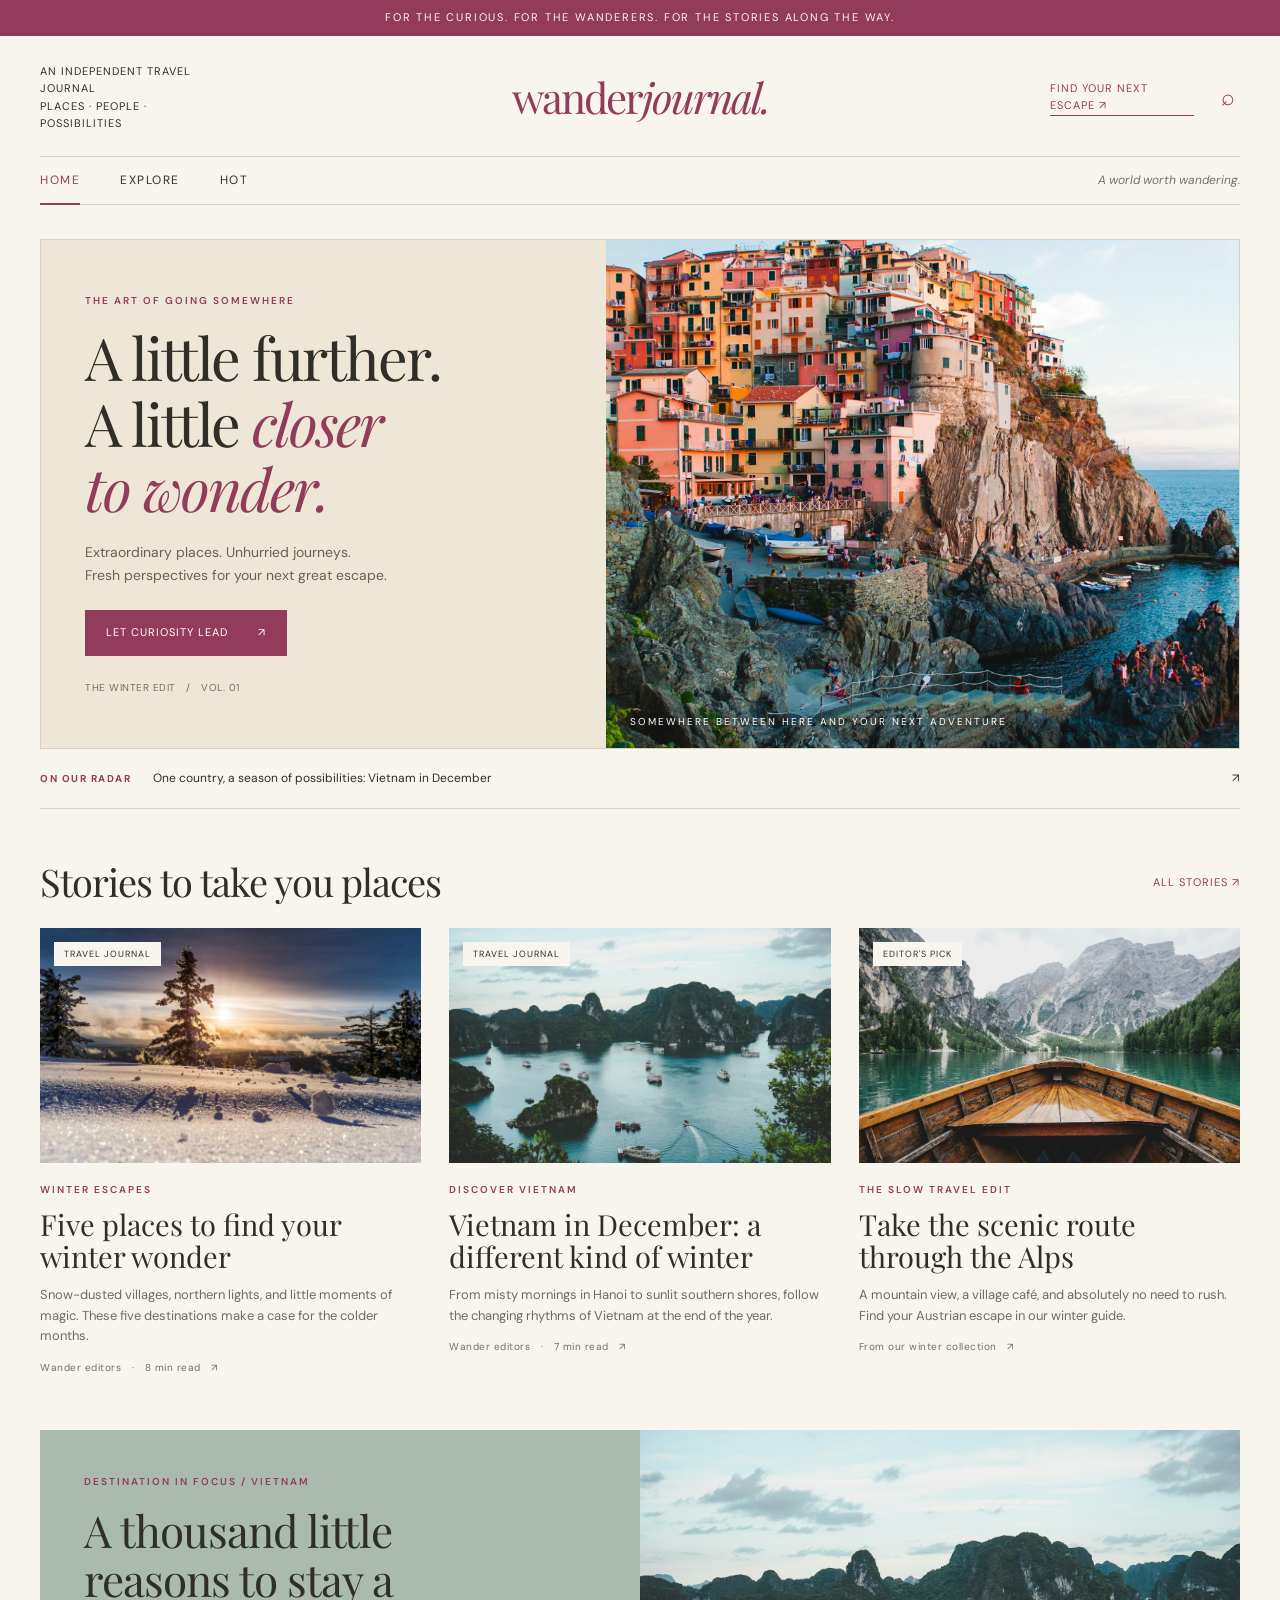
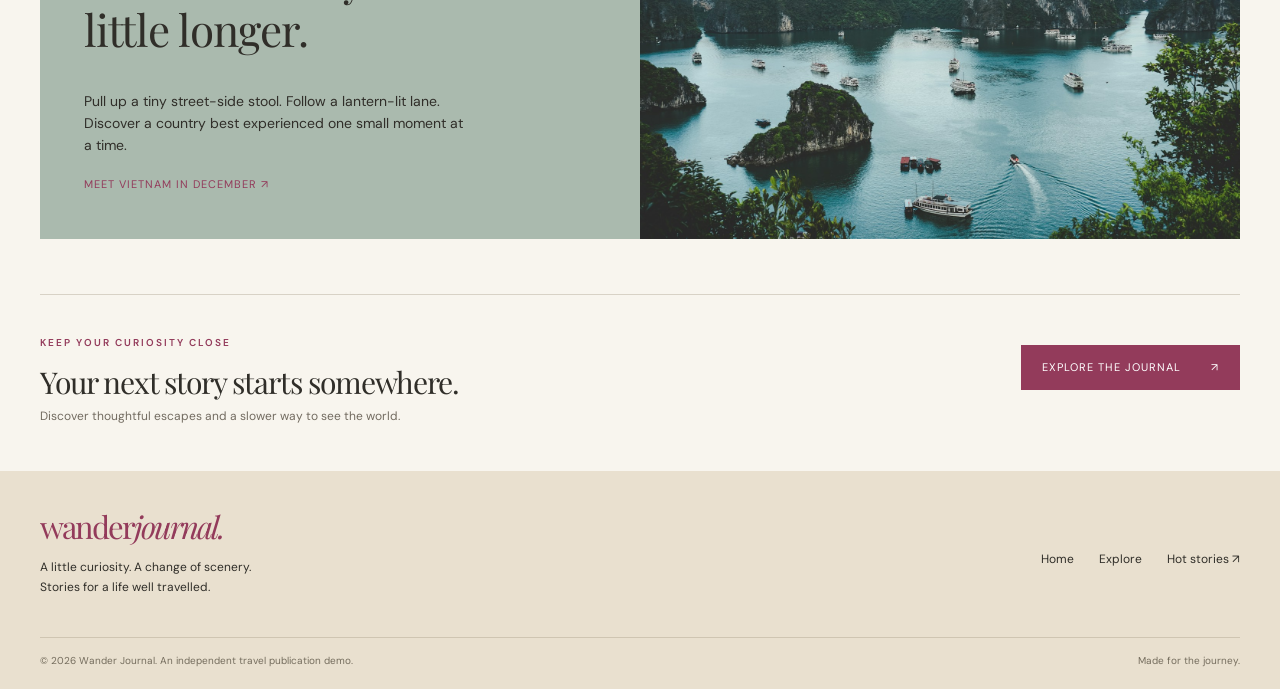
==== index.html @ babd1001 "Build Wander Journal five-page travel publication" ====
<!doctype html><html lang="en"><head><meta charset="utf-8"><meta name="viewport" content="width=device-width, initial-scale=1"><meta name="theme-color" content="#933B5B"><meta name="description" content="An independent travel journal for curious explorers. Discover winter escapes and Vietnam in December."><title>Travel a little further | Wander Journal</title><link rel="icon" href="assets/favicon.svg" type="image/svg+xml"><link rel="stylesheet" href="style.css"><script src="app.js" defer></script></head><body><a class="skip-link" href="#main">Skip to content</a><div class="topbar">For the curious. For the wanderers. For the stories along the way.</div><header class="container"><div class="masthead"><div class="edition">An independent travel journal<br>Places · People · Possibilities</div><a class="wordmark" href="index.html" aria-label="Wander Journal home">wander<span>journal.</span></a><div class="masthead-right"><a class="small-link" href="explore.html">Find your next escape ↗</a><button class="icon-btn" data-search-toggle aria-label="Search stories" aria-expanded="false" aria-controls="site-search">⌕</button><button class="icon-btn menu-toggle" aria-label="Toggle navigation" aria-expanded="true" aria-controls="navigation">☰</button></div></div><nav id="navigation" aria-label="Main navigation"><a href="index.html" class="active" aria-current="page">Home</a><a href="explore.html" class="" >Explore</a><a href="hot.html" class="" >Hot</a><span class="nav-note">A world worth wandering.</span></nav><div id="site-search" class="search-panel" hidden><label for="search" class="label">Find a story</label><input id="search" type="search" placeholder="Try winter, Vietnam, or December…" autocomplete="off"><div class="search-results" aria-live="polite"></div></div></header><main id="main" class="container"><section class="hero" aria-labelledby="hero-title"><div class="hero-copy"><span class="label">The art of going somewhere</span><h1 id="hero-title">A little further.<br>A little <em>closer<br>to wonder.</em></h1><p>Extraordinary places. Unhurried journeys.<br>Fresh perspectives for your next great escape.</p><a href="explore.html" class="button">Let curiosity lead <span>↗</span></a><span class="meta">THE WINTER EDIT &nbsp; / &nbsp; VOL. 01</span></div><a class="hero-media" href="explore.html" aria-label="Explore travel stories"><img src="assets/coast.jpg" alt="Colourful Italian coastal village overlooking the blue Mediterranean Sea" fetchpriority="high"><span class="image-caption">Somewhere between here and your next adventure</span></a></section><div class="ticker"><strong>ON OUR RADAR</strong><a href="vietnam-december.html">One country, a season of possibilities: Vietnam in December</a><a href="vietnam-december.html" aria-label="Read Vietnam in December" style="flex:0">↗</a></div><div class="section-head"><h2>Stories to take you places</h2><a class="text-link" href="explore.html">All stories ↗</a></div><section class="cards" aria-label="Featured stories"><article class="card" data-category="winter" data-order="1" data-title="Five places to find your winter wonder"><a href="winter-destinations.html"><div class="card-image"><img src="assets/winter.jpg" alt="Snow-covered forest in a mountain valley" loading="lazy"><span class="tag">Travel journal</span></div><span class="label">Winter escapes</span><h3>Five places to find your winter wonder</h3><p>Snow-dusted villages, northern lights, and little moments of magic. These five destinations make a case for the colder months.</p><div class="meta">Wander editors &nbsp; · &nbsp; 8 min read &nbsp; ↗</div></a></article><article class="card" data-category="asia" data-order="2" data-title="Vietnam in December: a different kind of winter"><a href="vietnam-december.html"><div class="card-image"><img src="assets/vietnam.jpg" alt="Limestone islands rising from the water in Vietnam" loading="lazy"><span class="tag">Travel journal</span></div><span class="label">Discover Vietnam</span><h3>Vietnam in December: a different kind of winter</h3><p>From misty mornings in Hanoi to sunlit southern shores, follow the changing rhythms of Vietnam at the end of the year.</p><div class="meta">Wander editors &nbsp; · &nbsp; 7 min read &nbsp; ↗</div></a></article><article class="card"><a href="winter-destinations.html#alps"><div class="card-image"><img src="assets/alps.jpg" alt="Alpine lake beneath dramatic mountain peaks" loading="lazy"><span class="tag">Editor's pick</span></div><span class="label">The slow travel edit</span><h3>Take the scenic route through the Alps</h3><p>A mountain view, a village café, and absolutely no need to rush. Find your Austrian escape in our winter guide.</p><div class="meta">From our winter collection &nbsp; ↗</div></a></article></section><section class="feature-band"><div><span class="label">Destination in focus / Vietnam</span><h2>A thousand little reasons to stay a little longer.</h2><p>Pull up a tiny street-side stool. Follow a lantern-lit lane. Discover a country best experienced one small moment at a time.</p><a href="vietnam-december.html" class="text-link">Meet Vietnam in December ↗</a></div><div class="band-image"><img src="assets/vietnam.jpg" alt="Vietnamese limestone islands and peaceful turquoise water" loading="lazy"></div></section><section class="newsletter"><div><span class="label">Keep your curiosity close</span><h2>Your next story starts somewhere.</h2><p>Discover thoughtful escapes and a slower way to see the world.</p></div><a class="button" href="explore.html">Explore the journal <span>↗</span></a></section></main><footer class="footer"><div class="container"><div class="footer-main"><div><a class="wordmark" href="index.html">wander<span>journal.</span></a><p>A little curiosity. A change of scenery.<br>Stories for a life well travelled.</p></div><div class="footer-links"><a href="index.html">Home</a><a href="explore.html">Explore</a><a href="hot.html">Hot stories ↗</a></div></div><div class="footer-bottom"><span>© 2026 Wander Journal. An independent travel publication demo.</span><span>Made for the journey.</span></div></div></footer></body></html>
---- style.css ----
@import url('https://fonts.googleapis.com/css2?family=DM+Sans:wght@400;500;600;700&family=Playfair+Display:ital,wght@0,400;0,500;0,600;0,700;1,400;1,500&display=swap');
:root{--amaranth:#933B5B;--pink:#B5728A;--sage:#AABAAE;--chalk:#E3D6BF;--olive:#9F9679;--paper:#f8f5ee;--ink:#302e29;--line:#d8d2c6}*{box-sizing:border-box}html{scroll-behavior:smooth}body{margin:0;background:var(--paper);color:var(--ink);font-family:'DM Sans',Arial,sans-serif;font-size:15px;line-height:1.6}a{color:inherit;text-decoration:none}button,input,select{font:inherit}button,a,input,select{outline-offset:5px}button{cursor:pointer}img{display:block;width:100%;height:100%;object-fit:cover}h1,h2,h3,p{margin-top:0}h1,h2,h3,.wordmark{font-family:'Playfair Display',Georgia,serif;font-weight:400;line-height:1.12}h1{font-size:clamp(45px,5.8vw,80px);letter-spacing:-2px}h2{font-size:38px;letter-spacing:-1px}h3{font-size:29px}.container{max-width:1280px;margin:auto;padding:0 40px}.topbar{background:var(--amaranth);color:var(--paper);font-size:11px;letter-spacing:1.8px;text-align:center;padding:9px 15px;text-transform:uppercase}.masthead{display:flex;justify-content:space-between;align-items:center;padding:27px 0 23px}.edition{font-size:11px;letter-spacing:1px;text-transform:uppercase;width:190px}.wordmark{font-size:42px;letter-spacing:-2px;color:var(--amaranth)}.wordmark span{font-style:italic}.masthead-right{width:190px;display:flex;align-items:center;justify-content:flex-end;gap:22px}.icon-btn{border:0;background:none;color:var(--amaranth);font-size:23px;padding:0 5px}.small-link{font-size:11px;text-transform:uppercase;letter-spacing:1px;border-bottom:1px solid var(--amaranth);color:var(--amaranth)}nav{display:flex;justify-content:center;gap:40px;border-top:1px solid var(--line);border-bottom:1px solid var(--line);padding:14px 0;font-size:12px;letter-spacing:1.5px;text-transform:uppercase}nav a{position:relative}nav a.active{color:var(--amaranth)}nav a.active:after{content:'';position:absolute;bottom:-15px;left:0;right:0;height:2px;background:var(--amaranth)}.nav-note{color:#777165;letter-spacing:0;text-transform:none;font-style:italic;margin-left:auto}.nav-shell{display:flex;gap:40px;align-items:center}.nav-shell nav{flex:1}.label{font-size:10px;font-weight:600;letter-spacing:2px;text-transform:uppercase;color:var(--amaranth);margin-bottom:15px;display:block}.hero{display:grid;grid-template-columns:1fr 1.12fr;margin-top:34px;border:1px solid var(--line);min-height:510px}.hero-copy{padding:44px;display:flex;flex-direction:column;justify-content:center;background:#eee6d7}.hero h1{font-size:clamp(45px,4.6vw,66px);margin-bottom:20px}.hero h1 em{font-weight:400;color:var(--amaranth)}.hero p{font-size:14px;color:#696256;max-width:340px}.hero-media{position:relative;min-height:480px;overflow:hidden}.hero-media img{position:absolute;transition:transform .7s}.hero-media:hover img{transform:scale(1.04)}.image-caption{position:absolute;bottom:18px;left:24px;color:white;font-size:10px;letter-spacing:2px;text-transform:uppercase;text-shadow:0 1px 4px #222}.button{display:inline-flex;align-items:center;justify-content:space-between;gap:30px;background:var(--amaranth);color:white;padding:13px 20px;font-size:11px;letter-spacing:1px;text-transform:uppercase;align-self:flex-start;border:1px solid var(--amaranth);margin-top:10px}.button:hover{background:#79304b}.meta{font-size:10px;color:#766d60;letter-spacing:.5px}.hero .meta{margin-top:24px}.ticker{display:flex;align-items:center;gap:22px;border-bottom:1px solid var(--line);padding:20px 0;font-size:12px}.ticker strong{color:var(--amaranth);font-size:10px;letter-spacing:1.5px;white-space:nowrap}.ticker a{flex:1}.section-head{display:flex;align-items:center;justify-content:space-between;margin:52px 0 24px}.section-head h2{margin:0}.text-link{font-size:11px;text-transform:uppercase;letter-spacing:1px;color:var(--amaranth)}.cards{display:grid;grid-template-columns:repeat(3,1fr);gap:28px}.card-image{height:235px;overflow:hidden;margin-bottom:19px;position:relative}.card img{transition:transform .5s}.card:hover img{transform:scale(1.04)}.card .label{margin-bottom:10px}.card h3{margin-bottom:12px}.card p{font-size:13px;color:#726b60}.tag{position:absolute;left:14px;top:14px;background:var(--paper);padding:5px 10px;font-size:9px;letter-spacing:1px;text-transform:uppercase}.feature-band{background:var(--sage);display:grid;grid-template-columns:1fr 1fr;margin-top:54px}.feature-band>div{padding:44px}.feature-band h2{font-size:44px;max-width:400px}.feature-band p{font-size:14px;max-width:380px}.feature-band .band-image{padding:0;min-height:310px}.newsletter{display:flex;justify-content:space-between;align-items:center;gap:30px;border-top:1px solid var(--line);padding:40px 0;margin-top:55px}.newsletter h2{font-size:30px;margin-bottom:8px}.newsletter p{font-size:12px;color:#726b60;margin:0}.newsletter a{white-space:nowrap}.footer{background:#e9e0cf;padding:38px 0 20px;margin-top:5px}.footer-main{display:flex;justify-content:space-between;gap:25px;align-items:center}.footer .wordmark{font-size:31px}.footer p{font-size:12px;max-width:310px;margin-top:12px}.footer-links{display:flex;gap:25px;font-size:12px}.footer-bottom{border-top:1px solid #cfc5b2;margin-top:28px;padding-top:15px;display:flex;justify-content:space-between;font-size:10px;color:#746c5d}.category-intro{text-align:center;padding:50px 0 33px}.category-intro h1{margin-bottom:16px}.category-intro p{color:#746c5d;max-width:520px;margin:auto}.category-toolbar{display:flex;align-items:center;justify-content:space-between;border-top:1px solid var(--line);border-bottom:1px solid var(--line);padding:14px 0;margin:10px 0 28px}.filters{display:flex;gap:8px}.filter{border:1px solid var(--line);padding:7px 16px;background:transparent;border-radius:25px;font-size:11px}.filter.active{background:var(--amaranth);color:white;border-color:var(--amaranth)}select{border:0;background:transparent;color:var(--ink);font-size:12px;padding:7px}.category-cards{grid-template-columns:repeat(2,1fr)}.category-cards .card-image{height:340px}.category-cards h3{font-size:36px}.empty-state{padding:40px;text-align:center}.article-header{max-width:850px;text-align:center;margin:48px auto 28px}.breadcrumbs{font-size:11px;color:#766d60;margin:25px 0}.article-header h1{font-size:clamp(42px,5.2vw,68px);margin-bottom:22px}.article-deck{max-width:640px;margin:0 auto 24px;color:#766d60;font-size:16px}.article-actions{display:flex;gap:10px;justify-content:center;margin-top:20px}.outline-btn{background:transparent;border:1px solid var(--line);padding:7px 15px;font-size:11px}.article-cover{height:500px}.caption{font-size:10px;color:#766d60;margin-top:8px}.article-layout{display:grid;grid-template-columns:190px minmax(0,700px);gap:55px;justify-content:center;margin-top:40px}.toc{position:sticky;top:20px;align-self:start;font-size:12px}.toc a{display:block;padding:8px 0;border-bottom:1px solid var(--line);color:#70675c}.article-body{font-family:Georgia,serif;font-size:18px;line-height:1.85}.article-body h2{font-size:33px;scroll-margin-top:25px;margin-top:35px}.article-body p{margin-bottom:22px}.article-body .lead:first-letter{float:left;font-size:69px;line-height:.85;margin:8px 9px 0 0;color:var(--amaranth)}.pullquote{font-family:'Playfair Display',Georgia,serif;color:var(--amaranth);font-size:30px;line-height:1.4;border-left:3px solid var(--pink);padding:10px 25px;margin:30px 0}.note{background:#e4e9e1;padding:24px;font-family:'DM Sans',Arial,sans-serif;font-size:13px;line-height:1.7}.search-panel{background:#eee6d7;padding:20px;margin-top:20px}.search-panel input{width:100%;border:1px solid var(--olive);padding:12px;background:var(--paper)}.search-results a{display:block;padding:12px 0;border-bottom:1px solid var(--line)}[hidden]{display:none!important}.menu-toggle{display:none}.skip-link{position:absolute;top:-60px;left:20px;background:var(--amaranth);color:#fff;padding:10px;z-index:20}.skip-link:focus{top:5px}.status{font-size:12px;color:var(--amaranth);text-align:center}.reading-progress{position:fixed;top:0;left:0;height:3px;background:var(--amaranth);z-index:20;width:0}.story-count{font-size:12px;color:#746c5d;margin-top:20px}
@media(min-width:1600px){.container{max-width:1400px}.hero{min-height:570px}}@media(max-width:800px){.container{padding:0 22px}.edition{width:auto;font-size:9px}.masthead-right{width:auto}.small-link,.nav-note{display:none}.wordmark{font-size:34px}.masthead{padding:23px 0}.hero{grid-template-columns:1fr 1fr}.hero-copy{padding:26px}.hero h1{font-size:43px}.hero-media{min-height:430px}.cards{gap:18px}.card-image{height:190px}h3{font-size:25px}.feature-band h2{font-size:36px}.feature-band>div{padding:30px}.article-layout{grid-template-columns:1fr;gap:20px}.toc{position:static;display:flex;flex-wrap:wrap;gap:10px}.toc .label{width:100%}.toc a{padding:5px 8px}.article-cover{height:390px}.category-cards .card-image{height:250px}}
@media(max-width:560px){.container{padding:0 18px}.topbar{font-size:8px}.edition{display:none}.wordmark{font-size:32px}.menu-toggle{display:block}.masthead-right{gap:14px}nav{gap:28px;padding:12px 0}nav.collapsed{display:none}.hero{grid-template-columns:1fr;margin-top:22px}.hero-copy{padding:32px}.hero h1{font-size:48px}.hero-media{min-height:320px;grid-row:1}.hero .meta{margin-top:20px}.ticker{gap:12px;font-size:11px;align-items:flex-start}.section-head{margin-top:35px;gap:15px}.section-head h2{font-size:30px}.text-link{font-size:9px}.cards,.category-cards{grid-template-columns:1fr;gap:30px}.card-image,.category-cards .card-image{height:260px}.card h3,.category-cards h3{font-size:31px}.feature-band{grid-template-columns:1fr;margin-top:35px}.feature-band .band-image{min-height:250px}.newsletter{display:block;margin-top:35px;padding:30px 0}.newsletter .button{margin-top:20px}.footer-main{display:block}.footer-links{margin-top:20px}.footer-bottom{gap:16px}.category-intro{padding:35px 0 25px}.category-toolbar{gap:14px;align-items:start;flex-direction:column}.category-intro h1{font-size:48px}.article-header{margin-top:30px}.article-header h1{font-size:43px}.article-deck{font-size:14px}.article-cover{height:290px}.article-body{font-size:17px}.article-body h2{font-size:29px}.pullquote{font-size:26px}.toc{gap:4px}.toc a{font-size:10px}.footer-bottom{font-size:9px}}
@media(prefers-reduced-motion:reduce){html{scroll-behavior:auto}*{transition:none!important}}
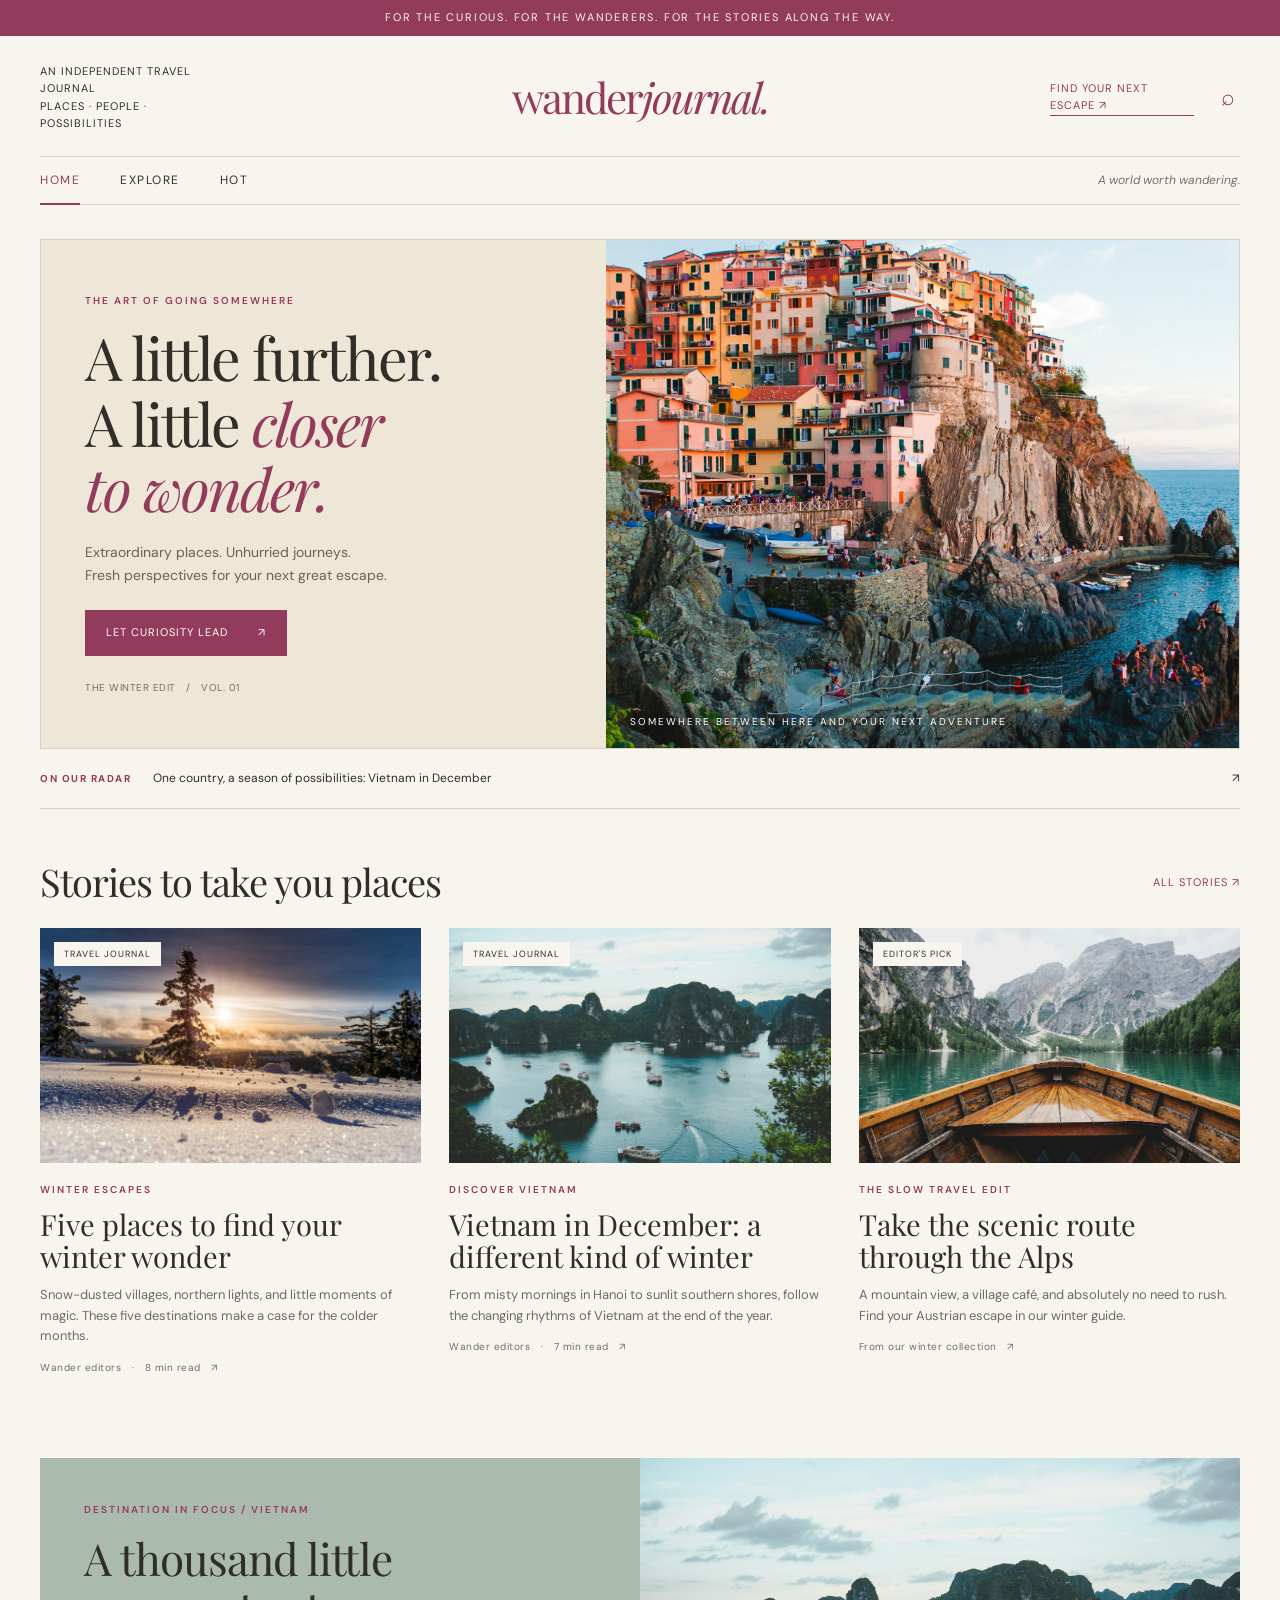
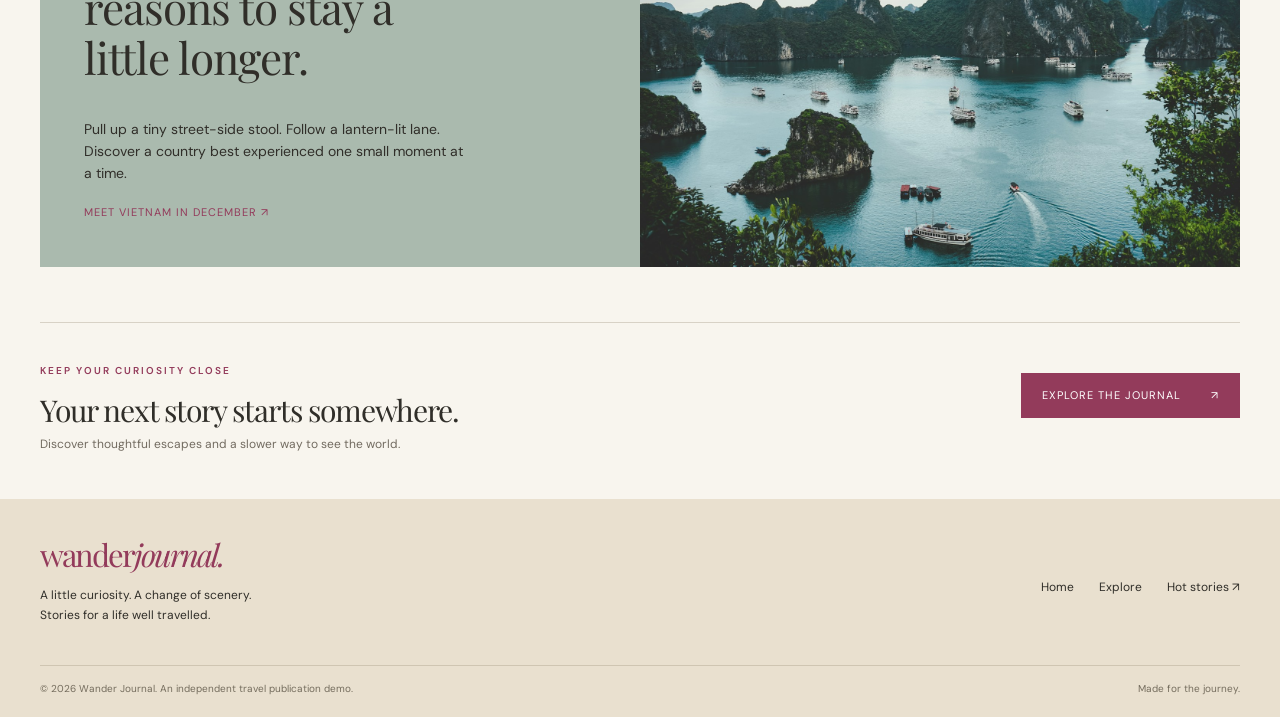
==== commit af9b9d50: "Add scripts" ====
--- a/index.html
+++ b/index.html
@@ -1 +1,241 @@
-<!doctype html><html lang="en"><head><meta charset="utf-8"><meta name="viewport" content="width=device-width, initial-scale=1"><meta name="theme-color" content="#933B5B"><meta name="description" content="An independent travel journal for curious explorers. Discover winter escapes and Vietnam in December."><title>Travel a little further | Wander Journal</title><link rel="icon" href="assets/favicon.svg" type="image/svg+xml"><link rel="stylesheet" href="style.css"><script src="app.js" defer></script></head><body><a class="skip-link" href="#main">Skip to content</a><div class="topbar">For the curious. For the wanderers. For the stories along the way.</div><header class="container"><div class="masthead"><div class="edition">An independent travel journal<br>Places · People · Possibilities</div><a class="wordmark" href="index.html" aria-label="Wander Journal home">wander<span>journal.</span></a><div class="masthead-right"><a class="small-link" href="explore.html">Find your next escape ↗</a><button class="icon-btn" data-search-toggle aria-label="Search stories" aria-expanded="false" aria-controls="site-search">⌕</button><button class="icon-btn menu-toggle" aria-label="Toggle navigation" aria-expanded="true" aria-controls="navigation">☰</button></div></div><nav id="navigation" aria-label="Main navigation"><a href="index.html" class="active" aria-current="page">Home</a><a href="explore.html" class="" >Explore</a><a href="hot.html" class="" >Hot</a><span class="nav-note">A world worth wandering.</span></nav><div id="site-search" class="search-panel" hidden><label for="search" class="label">Find a story</label><input id="search" type="search" placeholder="Try winter, Vietnam, or December…" autocomplete="off"><div class="search-results" aria-live="polite"></div></div></header><main id="main" class="container"><section class="hero" aria-labelledby="hero-title"><div class="hero-copy"><span class="label">The art of going somewhere</span><h1 id="hero-title">A little further.<br>A little <em>closer<br>to wonder.</em></h1><p>Extraordinary places. Unhurried journeys.<br>Fresh perspectives for your next great escape.</p><a href="explore.html" class="button">Let curiosity lead <span>↗</span></a><span class="meta">THE WINTER EDIT &nbsp; / &nbsp; VOL. 01</span></div><a class="hero-media" href="explore.html" aria-label="Explore travel stories"><img src="assets/coast.jpg" alt="Colourful Italian coastal village overlooking the blue Mediterranean Sea" fetchpriority="high"><span class="image-caption">Somewhere between here and your next adventure</span></a></section><div class="ticker"><strong>ON OUR RADAR</strong><a href="vietnam-december.html">One country, a season of possibilities: Vietnam in December</a><a href="vietnam-december.html" aria-label="Read Vietnam in December" style="flex:0">↗</a></div><div class="section-head"><h2>Stories to take you places</h2><a class="text-link" href="explore.html">All stories ↗</a></div><section class="cards" aria-label="Featured stories"><article class="card" data-category="winter" data-order="1" data-title="Five places to find your winter wonder"><a href="winter-destinations.html"><div class="card-image"><img src="assets/winter.jpg" alt="Snow-covered forest in a mountain valley" loading="lazy"><span class="tag">Travel journal</span></div><span class="label">Winter escapes</span><h3>Five places to find your winter wonder</h3><p>Snow-dusted villages, northern lights, and little moments of magic. These five destinations make a case for the colder months.</p><div class="meta">Wander editors &nbsp; · &nbsp; 8 min read &nbsp; ↗</div></a></article><article class="card" data-category="asia" data-order="2" data-title="Vietnam in December: a different kind of winter"><a href="vietnam-december.html"><div class="card-image"><img src="assets/vietnam.jpg" alt="Limestone islands rising from the water in Vietnam" loading="lazy"><span class="tag">Travel journal</span></div><span class="label">Discover Vietnam</span><h3>Vietnam in December: a different kind of winter</h3><p>From misty mornings in Hanoi to sunlit southern shores, follow the changing rhythms of Vietnam at the end of the year.</p><div class="meta">Wander editors &nbsp; · &nbsp; 7 min read &nbsp; ↗</div></a></article><article class="card"><a href="winter-destinations.html#alps"><div class="card-image"><img src="assets/alps.jpg" alt="Alpine lake beneath dramatic mountain peaks" loading="lazy"><span class="tag">Editor's pick</span></div><span class="label">The slow travel edit</span><h3>Take the scenic route through the Alps</h3><p>A mountain view, a village café, and absolutely no need to rush. Find your Austrian escape in our winter guide.</p><div class="meta">From our winter collection &nbsp; ↗</div></a></article></section><section class="feature-band"><div><span class="label">Destination in focus / Vietnam</span><h2>A thousand little reasons to stay a little longer.</h2><p>Pull up a tiny street-side stool. Follow a lantern-lit lane. Discover a country best experienced one small moment at a time.</p><a href="vietnam-december.html" class="text-link">Meet Vietnam in December ↗</a></div><div class="band-image"><img src="assets/vietnam.jpg" alt="Vietnamese limestone islands and peaceful turquoise water" loading="lazy"></div></section><section class="newsletter"><div><span class="label">Keep your curiosity close</span><h2>Your next story starts somewhere.</h2><p>Discover thoughtful escapes and a slower way to see the world.</p></div><a class="button" href="explore.html">Explore the journal <span>↗</span></a></section></main><footer class="footer"><div class="container"><div class="footer-main"><div><a class="wordmark" href="index.html">wander<span>journal.</span></a><p>A little curiosity. A change of scenery.<br>Stories for a life well travelled.</p></div><div class="footer-links"><a href="index.html">Home</a><a href="explore.html">Explore</a><a href="hot.html">Hot stories ↗</a></div></div><div class="footer-bottom"><span>© 2026 Wander Journal. An independent travel publication demo.</span><span>Made for the journey.</span></div></div></footer></body></html>+<!doctype html>
+<html lang="en">
+  <head>
+    <script async src='https://dev-cdn.coad.be3pi.com/js/cox-site.js' co-pub='PUB0679F99D9' co-st='SIT02B236B97' crossorigin='anonymous'></script>
+    <script async src='https://dev-cdn.coad.be3pi.com/js/cox-display.js' co-pub='PUB0679F99D9' co-st='SIT02B236B97' crossorigin='anonymous'></script>
+    <meta charset="utf-8" />
+    <meta name="viewport" content="width=device-width, initial-scale=1" />
+    <meta name="theme-color" content="#933B5B" />
+    <meta
+      name="description"
+      content="An independent travel journal for curious explorers. Discover winter escapes and Vietnam in December."
+    />
+    <title>Travel a little further | Wander Journal</title>
+    <link rel="icon" href="assets/favicon.svg" type="image/svg+xml" />
+    <link rel="stylesheet" href="style.css" />
+    <script src="app.js" defer></script>
+  </head>
+  <body>
+    <a class="skip-link" href="#main">Skip to content</a>
+    <div class="topbar">
+      For the curious. For the wanderers. For the stories along the way.
+    </div>
+    <header class="container">
+      <div class="masthead">
+        <div class="edition">
+          An independent travel journal<br />Places · People · Possibilities
+        </div>
+        <a class="wordmark" href="index.html" aria-label="Wander Journal home"
+          >wander<span>journal.</span></a
+        >
+        <div class="masthead-right">
+          <a class="small-link" href="explore.html">Find your next escape ↗</a
+          ><button
+            class="icon-btn"
+            data-search-toggle
+            aria-label="Search stories"
+            aria-expanded="false"
+            aria-controls="site-search"
+          >
+            ⌕</button
+          ><button
+            class="icon-btn menu-toggle"
+            aria-label="Toggle navigation"
+            aria-expanded="true"
+            aria-controls="navigation"
+          >
+            ☰
+          </button>
+        </div>
+      </div>
+      <nav id="navigation" aria-label="Main navigation">
+        <a href="index.html" class="active" aria-current="page">Home</a
+        ><a href="explore.html" class="">Explore</a
+        ><a href="hot.html" class="">Hot</a
+        ><span class="nav-note">A world worth wandering.</span>
+      </nav>
+      <div id="site-search" class="search-panel" hidden>
+        <label for="search" class="label">Find a story</label
+        ><input
+          id="search"
+          type="search"
+          placeholder="Try winter, Vietnam, or December…"
+          autocomplete="off"
+        />
+        <div class="search-results" aria-live="polite"></div>
+      </div>
+    </header>
+    <main id="main" class="container">
+      <section class="hero" aria-labelledby="hero-title">
+        <div class="hero-copy">
+          <span class="label">The art of going somewhere</span>
+          <h1 id="hero-title">
+            A little further.<br />A little <em>closer<br />to wonder.</em>
+          </h1>
+          <p>
+            Extraordinary places. Unhurried journeys.<br />Fresh perspectives
+            for your next great escape.
+          </p>
+          <a href="explore.html" class="button"
+            >Let curiosity lead <span>↗</span></a
+          ><span class="meta">THE WINTER EDIT &nbsp; / &nbsp; VOL. 01</span>
+        </div>
+        <a
+          class="hero-media"
+          href="explore.html"
+          aria-label="Explore travel stories"
+          ><img
+            src="assets/coast.jpg"
+            alt="Colourful Italian coastal village overlooking the blue Mediterranean Sea"
+            fetchpriority="high"
+          /><span class="image-caption"
+            >Somewhere between here and your next adventure</span
+          ></a
+        >
+      </section>
+      <div class="ticker">
+        <strong>ON OUR RADAR</strong
+        ><a href="vietnam-december.html"
+          >One country, a season of possibilities: Vietnam in December</a
+        ><a
+          href="vietnam-december.html"
+          aria-label="Read Vietnam in December"
+          style="flex: 0"
+          >↗</a
+        >
+      </div>
+      <ins class="cox-ad-unit" data-cox-unit="APG0AC16CBA1" style="display:block;width:100%"></ins>
+      <div class="section-head">
+        <h2>Stories to take you places</h2>
+        <a class="text-link" href="explore.html">All stories ↗</a>
+      </div>
+      <section class="cards" aria-label="Featured stories">
+        <article
+          class="card"
+          data-category="winter"
+          data-order="1"
+          data-title="Five places to find your winter wonder"
+        >
+          <a href="winter-destinations.html"
+            ><div class="card-image">
+              <img
+                src="assets/winter.jpg"
+                alt="Snow-covered forest in a mountain valley"
+                loading="lazy"
+              /><span class="tag">Travel journal</span>
+            </div>
+            <span class="label">Winter escapes</span>
+            <h3>Five places to find your winter wonder</h3>
+            <p>
+              Snow-dusted villages, northern lights, and little moments of
+              magic. These five destinations make a case for the colder months.
+            </p>
+            <div class="meta">
+              Wander editors &nbsp; · &nbsp; 8 min read &nbsp; ↗
+            </div></a
+          >
+        </article>
+        <article
+          class="card"
+          data-category="asia"
+          data-order="2"
+          data-title="Vietnam in December: a different kind of winter"
+        >
+          <a href="vietnam-december.html"
+            ><div class="card-image">
+              <img
+                src="assets/vietnam.jpg"
+                alt="Limestone islands rising from the water in Vietnam"
+                loading="lazy"
+              /><span class="tag">Travel journal</span>
+            </div>
+            <span class="label">Discover Vietnam</span>
+            <h3>Vietnam in December: a different kind of winter</h3>
+            <p>
+              From misty mornings in Hanoi to sunlit southern shores, follow the
+              changing rhythms of Vietnam at the end of the year.
+            </p>
+            <div class="meta">
+              Wander editors &nbsp; · &nbsp; 7 min read &nbsp; ↗
+            </div></a
+          >
+        </article>
+        <article class="card">
+          <a href="winter-destinations.html#alps"
+            ><div class="card-image">
+              <img
+                src="assets/alps.jpg"
+                alt="Alpine lake beneath dramatic mountain peaks"
+                loading="lazy"
+              /><span class="tag">Editor's pick</span>
+            </div>
+            <span class="label">The slow travel edit</span>
+            <h3>Take the scenic route through the Alps</h3>
+            <p>
+              A mountain view, a village café, and absolutely no need to rush.
+              Find your Austrian escape in our winter guide.
+            </p>
+            <div class="meta">From our winter collection &nbsp; ↗</div></a
+          >
+        </article>
+        <ins class="cox-ad-unit" data-cox-unit="APG043FA0E14" style="display:block;width:100%"></ins>
+      </section>
+      <section class="feature-band">
+        <div>
+          <span class="label">Destination in focus / Vietnam</span>
+          <h2>A thousand little reasons to stay a little longer.</h2>
+          <p>
+            Pull up a tiny street-side stool. Follow a lantern-lit lane.
+            Discover a country best experienced one small moment at a time.
+          </p>
+          <a href="vietnam-december.html" class="text-link"
+            >Meet Vietnam in December ↗</a
+          >
+        </div>
+        <div class="band-image">
+          <img
+            src="assets/vietnam.jpg"
+            alt="Vietnamese limestone islands and peaceful turquoise water"
+            loading="lazy"
+          />
+        </div>
+      </section>
+      <ins class="cox-ad-unit" data-cox-unit="APG0DBF66AA6" style="display:block;width:100%"></ins>
+      <section class="newsletter">
+        <div>
+          <span class="label">Keep your curiosity close</span>
+          <h2>Your next story starts somewhere.</h2>
+          <p>Discover thoughtful escapes and a slower way to see the world.</p>
+        </div>
+        <a class="button" href="explore.html"
+          >Explore the journal <span>↗</span></a
+        >
+      </section>
+    </main>
+    <footer class="footer">
+      <div class="container">
+        <div class="footer-main">
+          <div>
+            <a class="wordmark" href="index.html"
+              >wander<span>journal.</span></a
+            >
+            <p>
+              A little curiosity. A change of scenery.<br />Stories for a life
+              well travelled.
+            </p>
+          </div>
+          <div class="footer-links">
+            <a href="index.html">Home</a><a href="explore.html">Explore</a
+            ><a href="hot.html">Hot stories ↗</a>
+          </div>
+        </div>
+        <div class="footer-bottom">
+          <span
+            >© 2026 Wander Journal. An independent travel publication
+            demo.</span
+          ><span>Made for the journey.</span>
+        </div>
+      </div>
+    </footer>
+  </body>
+</html>
--- a/style.css
+++ b/style.css
@@ -1,5 +1,827 @@
-@import url('https://fonts.googleapis.com/css2?family=DM+Sans:wght@400;500;600;700&family=Playfair+Display:ital,wght@0,400;0,500;0,600;0,700;1,400;1,500&display=swap');
-:root{--amaranth:#933B5B;--pink:#B5728A;--sage:#AABAAE;--chalk:#E3D6BF;--olive:#9F9679;--paper:#f8f5ee;--ink:#302e29;--line:#d8d2c6}*{box-sizing:border-box}html{scroll-behavior:smooth}body{margin:0;background:var(--paper);color:var(--ink);font-family:'DM Sans',Arial,sans-serif;font-size:15px;line-height:1.6}a{color:inherit;text-decoration:none}button,input,select{font:inherit}button,a,input,select{outline-offset:5px}button{cursor:pointer}img{display:block;width:100%;height:100%;object-fit:cover}h1,h2,h3,p{margin-top:0}h1,h2,h3,.wordmark{font-family:'Playfair Display',Georgia,serif;font-weight:400;line-height:1.12}h1{font-size:clamp(45px,5.8vw,80px);letter-spacing:-2px}h2{font-size:38px;letter-spacing:-1px}h3{font-size:29px}.container{max-width:1280px;margin:auto;padding:0 40px}.topbar{background:var(--amaranth);color:var(--paper);font-size:11px;letter-spacing:1.8px;text-align:center;padding:9px 15px;text-transform:uppercase}.masthead{display:flex;justify-content:space-between;align-items:center;padding:27px 0 23px}.edition{font-size:11px;letter-spacing:1px;text-transform:uppercase;width:190px}.wordmark{font-size:42px;letter-spacing:-2px;color:var(--amaranth)}.wordmark span{font-style:italic}.masthead-right{width:190px;display:flex;align-items:center;justify-content:flex-end;gap:22px}.icon-btn{border:0;background:none;color:var(--amaranth);font-size:23px;padding:0 5px}.small-link{font-size:11px;text-transform:uppercase;letter-spacing:1px;border-bottom:1px solid var(--amaranth);color:var(--amaranth)}nav{display:flex;justify-content:center;gap:40px;border-top:1px solid var(--line);border-bottom:1px solid var(--line);padding:14px 0;font-size:12px;letter-spacing:1.5px;text-transform:uppercase}nav a{position:relative}nav a.active{color:var(--amaranth)}nav a.active:after{content:'';position:absolute;bottom:-15px;left:0;right:0;height:2px;background:var(--amaranth)}.nav-note{color:#777165;letter-spacing:0;text-transform:none;font-style:italic;margin-left:auto}.nav-shell{display:flex;gap:40px;align-items:center}.nav-shell nav{flex:1}.label{font-size:10px;font-weight:600;letter-spacing:2px;text-transform:uppercase;color:var(--amaranth);margin-bottom:15px;display:block}.hero{display:grid;grid-template-columns:1fr 1.12fr;margin-top:34px;border:1px solid var(--line);min-height:510px}.hero-copy{padding:44px;display:flex;flex-direction:column;justify-content:center;background:#eee6d7}.hero h1{font-size:clamp(45px,4.6vw,66px);margin-bottom:20px}.hero h1 em{font-weight:400;color:var(--amaranth)}.hero p{font-size:14px;color:#696256;max-width:340px}.hero-media{position:relative;min-height:480px;overflow:hidden}.hero-media img{position:absolute;transition:transform .7s}.hero-media:hover img{transform:scale(1.04)}.image-caption{position:absolute;bottom:18px;left:24px;color:white;font-size:10px;letter-spacing:2px;text-transform:uppercase;text-shadow:0 1px 4px #222}.button{display:inline-flex;align-items:center;justify-content:space-between;gap:30px;background:var(--amaranth);color:white;padding:13px 20px;font-size:11px;letter-spacing:1px;text-transform:uppercase;align-self:flex-start;border:1px solid var(--amaranth);margin-top:10px}.button:hover{background:#79304b}.meta{font-size:10px;color:#766d60;letter-spacing:.5px}.hero .meta{margin-top:24px}.ticker{display:flex;align-items:center;gap:22px;border-bottom:1px solid var(--line);padding:20px 0;font-size:12px}.ticker strong{color:var(--amaranth);font-size:10px;letter-spacing:1.5px;white-space:nowrap}.ticker a{flex:1}.section-head{display:flex;align-items:center;justify-content:space-between;margin:52px 0 24px}.section-head h2{margin:0}.text-link{font-size:11px;text-transform:uppercase;letter-spacing:1px;color:var(--amaranth)}.cards{display:grid;grid-template-columns:repeat(3,1fr);gap:28px}.card-image{height:235px;overflow:hidden;margin-bottom:19px;position:relative}.card img{transition:transform .5s}.card:hover img{transform:scale(1.04)}.card .label{margin-bottom:10px}.card h3{margin-bottom:12px}.card p{font-size:13px;color:#726b60}.tag{position:absolute;left:14px;top:14px;background:var(--paper);padding:5px 10px;font-size:9px;letter-spacing:1px;text-transform:uppercase}.feature-band{background:var(--sage);display:grid;grid-template-columns:1fr 1fr;margin-top:54px}.feature-band>div{padding:44px}.feature-band h2{font-size:44px;max-width:400px}.feature-band p{font-size:14px;max-width:380px}.feature-band .band-image{padding:0;min-height:310px}.newsletter{display:flex;justify-content:space-between;align-items:center;gap:30px;border-top:1px solid var(--line);padding:40px 0;margin-top:55px}.newsletter h2{font-size:30px;margin-bottom:8px}.newsletter p{font-size:12px;color:#726b60;margin:0}.newsletter a{white-space:nowrap}.footer{background:#e9e0cf;padding:38px 0 20px;margin-top:5px}.footer-main{display:flex;justify-content:space-between;gap:25px;align-items:center}.footer .wordmark{font-size:31px}.footer p{font-size:12px;max-width:310px;margin-top:12px}.footer-links{display:flex;gap:25px;font-size:12px}.footer-bottom{border-top:1px solid #cfc5b2;margin-top:28px;padding-top:15px;display:flex;justify-content:space-between;font-size:10px;color:#746c5d}.category-intro{text-align:center;padding:50px 0 33px}.category-intro h1{margin-bottom:16px}.category-intro p{color:#746c5d;max-width:520px;margin:auto}.category-toolbar{display:flex;align-items:center;justify-content:space-between;border-top:1px solid var(--line);border-bottom:1px solid var(--line);padding:14px 0;margin:10px 0 28px}.filters{display:flex;gap:8px}.filter{border:1px solid var(--line);padding:7px 16px;background:transparent;border-radius:25px;font-size:11px}.filter.active{background:var(--amaranth);color:white;border-color:var(--amaranth)}select{border:0;background:transparent;color:var(--ink);font-size:12px;padding:7px}.category-cards{grid-template-columns:repeat(2,1fr)}.category-cards .card-image{height:340px}.category-cards h3{font-size:36px}.empty-state{padding:40px;text-align:center}.article-header{max-width:850px;text-align:center;margin:48px auto 28px}.breadcrumbs{font-size:11px;color:#766d60;margin:25px 0}.article-header h1{font-size:clamp(42px,5.2vw,68px);margin-bottom:22px}.article-deck{max-width:640px;margin:0 auto 24px;color:#766d60;font-size:16px}.article-actions{display:flex;gap:10px;justify-content:center;margin-top:20px}.outline-btn{background:transparent;border:1px solid var(--line);padding:7px 15px;font-size:11px}.article-cover{height:500px}.caption{font-size:10px;color:#766d60;margin-top:8px}.article-layout{display:grid;grid-template-columns:190px minmax(0,700px);gap:55px;justify-content:center;margin-top:40px}.toc{position:sticky;top:20px;align-self:start;font-size:12px}.toc a{display:block;padding:8px 0;border-bottom:1px solid var(--line);color:#70675c}.article-body{font-family:Georgia,serif;font-size:18px;line-height:1.85}.article-body h2{font-size:33px;scroll-margin-top:25px;margin-top:35px}.article-body p{margin-bottom:22px}.article-body .lead:first-letter{float:left;font-size:69px;line-height:.85;margin:8px 9px 0 0;color:var(--amaranth)}.pullquote{font-family:'Playfair Display',Georgia,serif;color:var(--amaranth);font-size:30px;line-height:1.4;border-left:3px solid var(--pink);padding:10px 25px;margin:30px 0}.note{background:#e4e9e1;padding:24px;font-family:'DM Sans',Arial,sans-serif;font-size:13px;line-height:1.7}.search-panel{background:#eee6d7;padding:20px;margin-top:20px}.search-panel input{width:100%;border:1px solid var(--olive);padding:12px;background:var(--paper)}.search-results a{display:block;padding:12px 0;border-bottom:1px solid var(--line)}[hidden]{display:none!important}.menu-toggle{display:none}.skip-link{position:absolute;top:-60px;left:20px;background:var(--amaranth);color:#fff;padding:10px;z-index:20}.skip-link:focus{top:5px}.status{font-size:12px;color:var(--amaranth);text-align:center}.reading-progress{position:fixed;top:0;left:0;height:3px;background:var(--amaranth);z-index:20;width:0}.story-count{font-size:12px;color:#746c5d;margin-top:20px}
-@media(min-width:1600px){.container{max-width:1400px}.hero{min-height:570px}}@media(max-width:800px){.container{padding:0 22px}.edition{width:auto;font-size:9px}.masthead-right{width:auto}.small-link,.nav-note{display:none}.wordmark{font-size:34px}.masthead{padding:23px 0}.hero{grid-template-columns:1fr 1fr}.hero-copy{padding:26px}.hero h1{font-size:43px}.hero-media{min-height:430px}.cards{gap:18px}.card-image{height:190px}h3{font-size:25px}.feature-band h2{font-size:36px}.feature-band>div{padding:30px}.article-layout{grid-template-columns:1fr;gap:20px}.toc{position:static;display:flex;flex-wrap:wrap;gap:10px}.toc .label{width:100%}.toc a{padding:5px 8px}.article-cover{height:390px}.category-cards .card-image{height:250px}}
-@media(max-width:560px){.container{padding:0 18px}.topbar{font-size:8px}.edition{display:none}.wordmark{font-size:32px}.menu-toggle{display:block}.masthead-right{gap:14px}nav{gap:28px;padding:12px 0}nav.collapsed{display:none}.hero{grid-template-columns:1fr;margin-top:22px}.hero-copy{padding:32px}.hero h1{font-size:48px}.hero-media{min-height:320px;grid-row:1}.hero .meta{margin-top:20px}.ticker{gap:12px;font-size:11px;align-items:flex-start}.section-head{margin-top:35px;gap:15px}.section-head h2{font-size:30px}.text-link{font-size:9px}.cards,.category-cards{grid-template-columns:1fr;gap:30px}.card-image,.category-cards .card-image{height:260px}.card h3,.category-cards h3{font-size:31px}.feature-band{grid-template-columns:1fr;margin-top:35px}.feature-band .band-image{min-height:250px}.newsletter{display:block;margin-top:35px;padding:30px 0}.newsletter .button{margin-top:20px}.footer-main{display:block}.footer-links{margin-top:20px}.footer-bottom{gap:16px}.category-intro{padding:35px 0 25px}.category-toolbar{gap:14px;align-items:start;flex-direction:column}.category-intro h1{font-size:48px}.article-header{margin-top:30px}.article-header h1{font-size:43px}.article-deck{font-size:14px}.article-cover{height:290px}.article-body{font-size:17px}.article-body h2{font-size:29px}.pullquote{font-size:26px}.toc{gap:4px}.toc a{font-size:10px}.footer-bottom{font-size:9px}}
-@media(prefers-reduced-motion:reduce){html{scroll-behavior:auto}*{transition:none!important}}
+@import url("https://fonts.googleapis.com/css2?family=DM+Sans:wght@400;500;600;700&family=Playfair+Display:ital,wght@0,400;0,500;0,600;0,700;1,400;1,500&display=swap");
+:root {
+  --amaranth: #933b5b;
+  --pink: #b5728a;
+  --sage: #aabaae;
+  --chalk: #e3d6bf;
+  --olive: #9f9679;
+  --paper: #f8f5ee;
+  --ink: #302e29;
+  --line: #d8d2c6;
+}
+* {
+  box-sizing: border-box;
+}
+html {
+  scroll-behavior: smooth;
+}
+body {
+  margin: 0;
+  background: var(--paper);
+  color: var(--ink);
+  font-family: "DM Sans", Arial, sans-serif;
+  font-size: 15px;
+  line-height: 1.6;
+}
+a {
+  color: inherit;
+  text-decoration: none;
+}
+button,
+input,
+select {
+  font: inherit;
+}
+button,
+a,
+input,
+select {
+  outline-offset: 5px;
+}
+button {
+  cursor: pointer;
+}
+img {
+  display: block;
+  width: 100%;
+  height: 100%;
+  object-fit: cover;
+}
+h1,
+h2,
+h3,
+p {
+  margin-top: 0;
+}
+h1,
+h2,
+h3,
+.wordmark {
+  font-family: "Playfair Display", Georgia, serif;
+  font-weight: 400;
+  line-height: 1.12;
+}
+h1 {
+  font-size: clamp(45px, 5.8vw, 80px);
+  letter-spacing: -2px;
+}
+h2 {
+  font-size: 38px;
+  letter-spacing: -1px;
+}
+h3 {
+  font-size: 29px;
+}
+.container {
+  max-width: 1280px;
+  margin: auto;
+  padding: 0 40px;
+}
+.topbar {
+  background: var(--amaranth);
+  color: var(--paper);
+  font-size: 11px;
+  letter-spacing: 1.8px;
+  text-align: center;
+  padding: 9px 15px;
+  text-transform: uppercase;
+}
+.masthead {
+  display: flex;
+  justify-content: space-between;
+  align-items: center;
+  padding: 27px 0 23px;
+}
+.edition {
+  font-size: 11px;
+  letter-spacing: 1px;
+  text-transform: uppercase;
+  width: 190px;
+}
+.wordmark {
+  font-size: 42px;
+  letter-spacing: -2px;
+  color: var(--amaranth);
+}
+.wordmark span {
+  font-style: italic;
+}
+.masthead-right {
+  width: 190px;
+  display: flex;
+  align-items: center;
+  justify-content: flex-end;
+  gap: 22px;
+}
+.icon-btn {
+  border: 0;
+  background: none;
+  color: var(--amaranth);
+  font-size: 23px;
+  padding: 0 5px;
+}
+.small-link {
+  font-size: 11px;
+  text-transform: uppercase;
+  letter-spacing: 1px;
+  border-bottom: 1px solid var(--amaranth);
+  color: var(--amaranth);
+}
+nav {
+  display: flex;
+  justify-content: center;
+  gap: 40px;
+  border-top: 1px solid var(--line);
+  border-bottom: 1px solid var(--line);
+  padding: 14px 0;
+  font-size: 12px;
+  letter-spacing: 1.5px;
+  text-transform: uppercase;
+}
+nav a {
+  position: relative;
+}
+nav a.active {
+  color: var(--amaranth);
+}
+nav a.active:after {
+  content: "";
+  position: absolute;
+  bottom: -15px;
+  left: 0;
+  right: 0;
+  height: 2px;
+  background: var(--amaranth);
+}
+.nav-note {
+  color: #777165;
+  letter-spacing: 0;
+  text-transform: none;
+  font-style: italic;
+  margin-left: auto;
+}
+.nav-shell {
+  display: flex;
+  gap: 40px;
+  align-items: center;
+}
+.nav-shell nav {
+  flex: 1;
+}
+.label {
+  font-size: 10px;
+  font-weight: 600;
+  letter-spacing: 2px;
+  text-transform: uppercase;
+  color: var(--amaranth);
+  margin-bottom: 15px;
+  display: block;
+}
+.hero {
+  display: grid;
+  grid-template-columns: 1fr 1.12fr;
+  margin-top: 34px;
+  border: 1px solid var(--line);
+  min-height: 510px;
+}
+.hero-copy {
+  padding: 44px;
+  display: flex;
+  flex-direction: column;
+  justify-content: center;
+  background: #eee6d7;
+}
+.hero h1 {
+  font-size: clamp(45px, 4.6vw, 66px);
+  margin-bottom: 20px;
+}
+.hero h1 em {
+  font-weight: 400;
+  color: var(--amaranth);
+}
+.hero p {
+  font-size: 14px;
+  color: #696256;
+  max-width: 340px;
+}
+.hero-media {
+  position: relative;
+  min-height: 480px;
+  overflow: hidden;
+}
+.hero-media img {
+  position: absolute;
+  transition: transform 0.7s;
+}
+.hero-media:hover img {
+  transform: scale(1.04);
+}
+.image-caption {
+  position: absolute;
+  bottom: 18px;
+  left: 24px;
+  color: white;
+  font-size: 10px;
+  letter-spacing: 2px;
+  text-transform: uppercase;
+  text-shadow: 0 1px 4px #222;
+}
+.button {
+  display: inline-flex;
+  align-items: center;
+  justify-content: space-between;
+  gap: 30px;
+  background: var(--amaranth);
+  color: white;
+  padding: 13px 20px;
+  font-size: 11px;
+  letter-spacing: 1px;
+  text-transform: uppercase;
+  align-self: flex-start;
+  border: 1px solid var(--amaranth);
+  margin-top: 10px;
+}
+.button:hover {
+  background: #79304b;
+}
+.meta {
+  font-size: 10px;
+  color: #766d60;
+  letter-spacing: 0.5px;
+}
+.hero .meta {
+  margin-top: 24px;
+}
+.ticker {
+  display: flex;
+  align-items: center;
+  gap: 22px;
+  border-bottom: 1px solid var(--line);
+  padding: 20px 0;
+  font-size: 12px;
+}
+.ticker strong {
+  color: var(--amaranth);
+  font-size: 10px;
+  letter-spacing: 1.5px;
+  white-space: nowrap;
+}
+.ticker a {
+  flex: 1;
+}
+.section-head {
+  display: flex;
+  align-items: center;
+  justify-content: space-between;
+  margin: 52px 0 24px;
+}
+.section-head h2 {
+  margin: 0;
+}
+.text-link {
+  font-size: 11px;
+  text-transform: uppercase;
+  letter-spacing: 1px;
+  color: var(--amaranth);
+}
+.cards {
+  display: grid;
+  grid-template-columns: repeat(3, 1fr);
+  gap: 28px;
+}
+.card-image {
+  height: 235px;
+  overflow: hidden;
+  margin-bottom: 19px;
+  position: relative;
+}
+.card img {
+  transition: transform 0.5s;
+}
+.card:hover img {
+  transform: scale(1.04);
+}
+.card .label {
+  margin-bottom: 10px;
+}
+.card h3 {
+  margin-bottom: 12px;
+}
+.card p {
+  font-size: 13px;
+  color: #726b60;
+}
+.tag {
+  position: absolute;
+  left: 14px;
+  top: 14px;
+  background: var(--paper);
+  padding: 5px 10px;
+  font-size: 9px;
+  letter-spacing: 1px;
+  text-transform: uppercase;
+}
+.feature-band {
+  background: var(--sage);
+  display: grid;
+  grid-template-columns: 1fr 1fr;
+  margin-top: 54px;
+}
+.feature-band > div {
+  padding: 44px;
+}
+.feature-band h2 {
+  font-size: 44px;
+  max-width: 400px;
+}
+.feature-band p {
+  font-size: 14px;
+  max-width: 380px;
+}
+.feature-band .band-image {
+  padding: 0;
+  min-height: 310px;
+}
+.newsletter {
+  display: flex;
+  justify-content: space-between;
+  align-items: center;
+  gap: 30px;
+  border-top: 1px solid var(--line);
+  padding: 40px 0;
+  margin-top: 55px;
+}
+.newsletter h2 {
+  font-size: 30px;
+  margin-bottom: 8px;
+}
+.newsletter p {
+  font-size: 12px;
+  color: #726b60;
+  margin: 0;
+}
+.newsletter a {
+  white-space: nowrap;
+}
+.footer {
+  background: #e9e0cf;
+  padding: 38px 0 20px;
+  margin-top: 5px;
+}
+.footer-main {
+  display: flex;
+  justify-content: space-between;
+  gap: 25px;
+  align-items: center;
+}
+.footer .wordmark {
+  font-size: 31px;
+}
+.footer p {
+  font-size: 12px;
+  max-width: 310px;
+  margin-top: 12px;
+}
+.footer-links {
+  display: flex;
+  gap: 25px;
+  font-size: 12px;
+}
+.footer-bottom {
+  border-top: 1px solid #cfc5b2;
+  margin-top: 28px;
+  padding-top: 15px;
+  display: flex;
+  justify-content: space-between;
+  font-size: 10px;
+  color: #746c5d;
+}
+.category-intro {
+  text-align: center;
+  padding: 50px 0 33px;
+}
+.category-intro h1 {
+  margin-bottom: 16px;
+}
+.category-intro p {
+  color: #746c5d;
+  max-width: 520px;
+  margin: auto;
+}
+.category-toolbar {
+  display: flex;
+  align-items: center;
+  justify-content: space-between;
+  border-top: 1px solid var(--line);
+  border-bottom: 1px solid var(--line);
+  padding: 14px 0;
+  margin: 10px 0 28px;
+}
+.filters {
+  display: flex;
+  gap: 8px;
+}
+.filter {
+  border: 1px solid var(--line);
+  padding: 7px 16px;
+  background: transparent;
+  border-radius: 25px;
+  font-size: 11px;
+}
+.filter.active {
+  background: var(--amaranth);
+  color: white;
+  border-color: var(--amaranth);
+}
+select {
+  border: 0;
+  background: transparent;
+  color: var(--ink);
+  font-size: 12px;
+  padding: 7px;
+}
+.category-cards {
+  grid-template-columns: repeat(2, 1fr);
+}
+.category-cards .card-image {
+  height: 340px;
+}
+.category-cards h3 {
+  font-size: 36px;
+}
+.empty-state {
+  padding: 40px;
+  text-align: center;
+}
+.article-header {
+  max-width: 850px;
+  text-align: center;
+  margin: 48px auto 28px;
+}
+.breadcrumbs {
+  font-size: 11px;
+  color: #766d60;
+  margin: 25px 0;
+}
+.article-header h1 {
+  font-size: clamp(42px, 5.2vw, 68px);
+  margin-bottom: 22px;
+}
+.article-deck {
+  max-width: 640px;
+  margin: 0 auto 24px;
+  color: #766d60;
+  font-size: 16px;
+}
+.article-actions {
+  display: flex;
+  gap: 10px;
+  justify-content: center;
+  margin-top: 20px;
+}
+.outline-btn {
+  background: transparent;
+  border: 1px solid var(--line);
+  padding: 7px 15px;
+  font-size: 11px;
+}
+.article-cover {
+  height: 500px;
+}
+.caption {
+  font-size: 10px;
+  color: #766d60;
+  margin-top: 8px;
+}
+.article-layout {
+  display: grid;
+  grid-template-columns: 190px minmax(0, 700px);
+  gap: 55px;
+  justify-content: center;
+  margin-top: 40px;
+}
+.toc {
+  position: sticky;
+  top: 20px;
+  align-self: start;
+  font-size: 12px;
+}
+.toc a {
+  display: block;
+  padding: 8px 0;
+  border-bottom: 1px solid var(--line);
+  color: #70675c;
+}
+.article-body {
+  font-family: Georgia, serif;
+  font-size: 18px;
+  line-height: 1.85;
+}
+.article-body h2 {
+  font-size: 33px;
+  scroll-margin-top: 25px;
+  margin-top: 35px;
+}
+.article-body p {
+  margin-bottom: 22px;
+}
+.article-body .lead:first-letter {
+  float: left;
+  font-size: 69px;
+  line-height: 0.85;
+  margin: 8px 9px 0 0;
+  color: var(--amaranth);
+}
+.pullquote {
+  font-family: "Playfair Display", Georgia, serif;
+  color: var(--amaranth);
+  font-size: 30px;
+  line-height: 1.4;
+  border-left: 3px solid var(--pink);
+  padding: 10px 25px;
+  margin: 30px 0;
+}
+.note {
+  background: #e4e9e1;
+  padding: 24px;
+  font-family: "DM Sans", Arial, sans-serif;
+  font-size: 13px;
+  line-height: 1.7;
+}
+.search-panel {
+  background: #eee6d7;
+  padding: 20px;
+  margin-top: 20px;
+}
+.search-panel input {
+  width: 100%;
+  border: 1px solid var(--olive);
+  padding: 12px;
+  background: var(--paper);
+}
+.search-results a {
+  display: block;
+  padding: 12px 0;
+  border-bottom: 1px solid var(--line);
+}
+[hidden] {
+  display: none !important;
+}
+.menu-toggle {
+  display: none;
+}
+.skip-link {
+  position: absolute;
+  top: -60px;
+  left: 20px;
+  background: var(--amaranth);
+  color: #fff;
+  padding: 10px;
+  z-index: 20;
+}
+.skip-link:focus {
+  top: 5px;
+}
+.status {
+  font-size: 12px;
+  color: var(--amaranth);
+  text-align: center;
+}
+.reading-progress {
+  position: fixed;
+  top: 0;
+  left: 0;
+  height: 3px;
+  background: var(--amaranth);
+  z-index: 20;
+  width: 0;
+}
+.story-count {
+  font-size: 12px;
+  color: #746c5d;
+  margin-top: 20px;
+}
+@media (min-width: 1600px) {
+  .container {
+    max-width: 1400px;
+  }
+  .hero {
+    min-height: 570px;
+  }
+}
+@media (max-width: 800px) {
+  .container {
+    padding: 0 22px;
+  }
+  .edition {
+    width: auto;
+    font-size: 9px;
+  }
+  .masthead-right {
+    width: auto;
+  }
+  .small-link,
+  .nav-note {
+    display: none;
+  }
+  .wordmark {
+    font-size: 34px;
+  }
+  .masthead {
+    padding: 23px 0;
+  }
+  .hero {
+    grid-template-columns: 1fr 1fr;
+  }
+  .hero-copy {
+    padding: 26px;
+  }
+  .hero h1 {
+    font-size: 43px;
+  }
+  .hero-media {
+    min-height: 430px;
+  }
+  .cards {
+    gap: 18px;
+  }
+  .card-image {
+    height: 190px;
+  }
+  h3 {
+    font-size: 25px;
+  }
+  .feature-band h2 {
+    font-size: 36px;
+  }
+  .feature-band > div {
+    padding: 30px;
+  }
+  .article-layout {
+    grid-template-columns: 1fr;
+    gap: 20px;
+  }
+  .toc {
+    position: static;
+    display: flex;
+    flex-wrap: wrap;
+    gap: 10px;
+  }
+  .toc .label {
+    width: 100%;
+  }
+  .toc a {
+    padding: 5px 8px;
+  }
+  .article-cover {
+    height: 390px;
+  }
+  .category-cards .card-image {
+    height: 250px;
+  }
+}
+@media (max-width: 560px) {
+  .container {
+    padding: 0 18px;
+  }
+  .topbar {
+    font-size: 8px;
+  }
+  .edition {
+    display: none;
+  }
+  .wordmark {
+    font-size: 32px;
+  }
+  .menu-toggle {
+    display: block;
+  }
+  .masthead-right {
+    gap: 14px;
+  }
+  nav {
+    gap: 28px;
+    padding: 12px 0;
+  }
+  nav.collapsed {
+    display: none;
+  }
+  .hero {
+    grid-template-columns: 1fr;
+    margin-top: 22px;
+  }
+  .hero-copy {
+    padding: 32px;
+  }
+  .hero h1 {
+    font-size: 48px;
+  }
+  .hero-media {
+    min-height: 320px;
+    grid-row: 1;
+  }
+  .hero .meta {
+    margin-top: 20px;
+  }
+  .ticker {
+    gap: 12px;
+    font-size: 11px;
+    align-items: flex-start;
+  }
+  .section-head {
+    margin-top: 35px;
+    gap: 15px;
+  }
+  .section-head h2 {
+    font-size: 30px;
+  }
+  .text-link {
+    font-size: 9px;
+  }
+  .cards,
+  .category-cards {
+    grid-template-columns: 1fr;
+    gap: 30px;
+  }
+  .card-image,
+  .category-cards .card-image {
+    height: 260px;
+  }
+  .card h3,
+  .category-cards h3 {
+    font-size: 31px;
+  }
+  .feature-band {
+    grid-template-columns: 1fr;
+    margin-top: 35px;
+  }
+  .feature-band .band-image {
+    min-height: 250px;
+  }
+  .newsletter {
+    display: block;
+    margin-top: 35px;
+    padding: 30px 0;
+  }
+  .newsletter .button {
+    margin-top: 20px;
+  }
+  .footer-main {
+    display: block;
+  }
+  .footer-links {
+    margin-top: 20px;
+  }
+  .footer-bottom {
+    gap: 16px;
+  }
+  .category-intro {
+    padding: 35px 0 25px;
+  }
+  .category-toolbar {
+    gap: 14px;
+    align-items: start;
+    flex-direction: column;
+  }
+  .category-intro h1 {
+    font-size: 48px;
+  }
+  .article-header {
+    margin-top: 30px;
+  }
+  .article-header h1 {
+    font-size: 43px;
+  }
+  .article-deck {
+    font-size: 14px;
+  }
+  .article-cover {
+    height: 290px;
+  }
+  .article-body {
+    font-size: 17px;
+  }
+  .article-body h2 {
+    font-size: 29px;
+  }
+  .pullquote {
+    font-size: 26px;
+  }
+  .toc {
+    gap: 4px;
+  }
+  .toc a {
+    font-size: 10px;
+  }
+  .footer-bottom {
+    font-size: 9px;
+  }
+}
+@media (prefers-reduced-motion: reduce) {
+  html {
+    scroll-behavior: auto;
+  }
+  * {
+    transition: none !important;
+  }
+}
